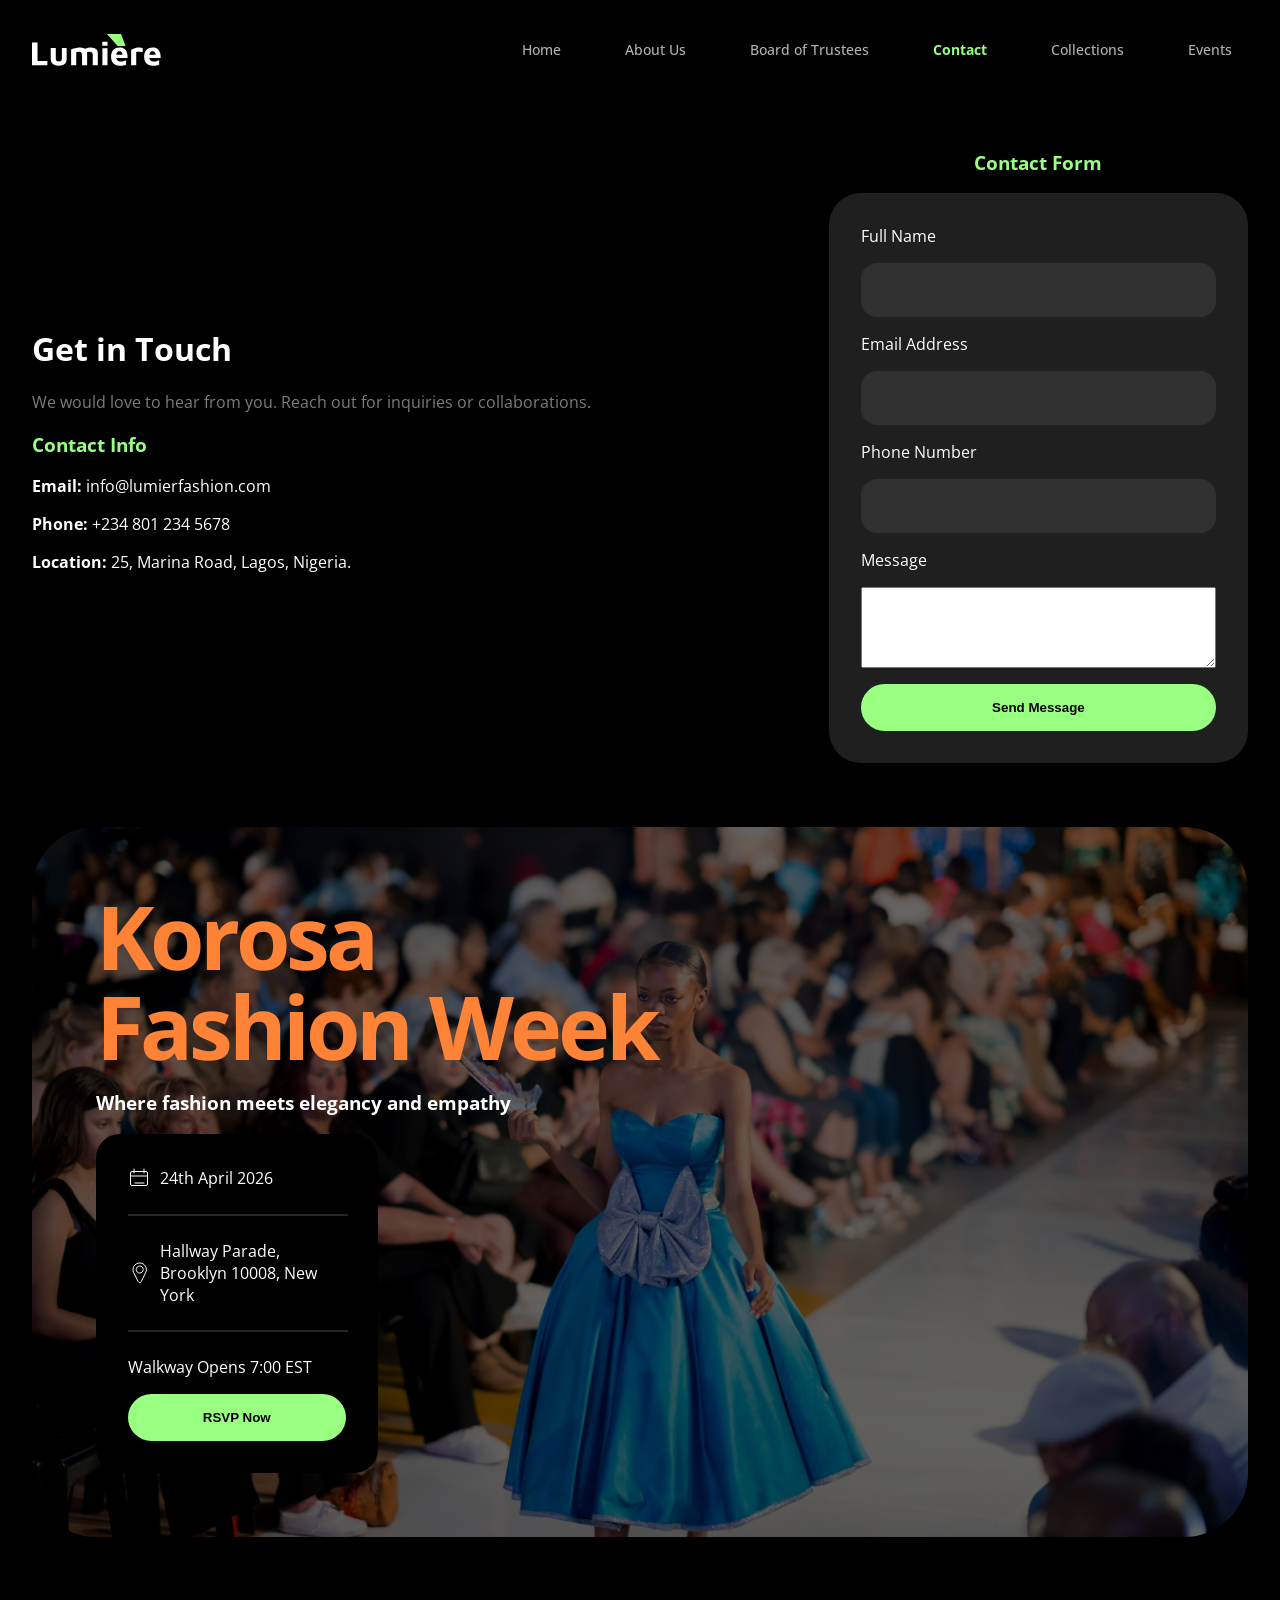
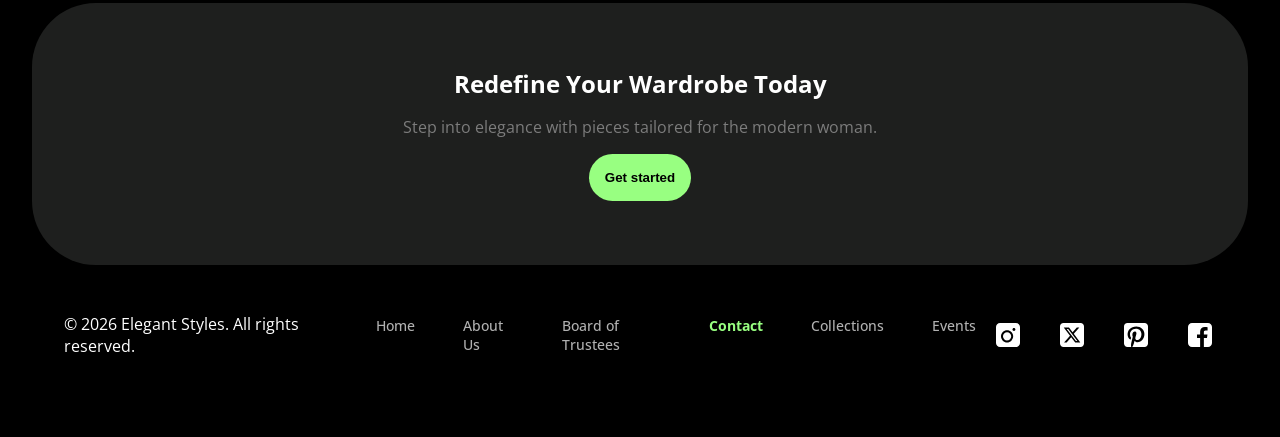
==== contact.html @ dc7e9610 "Add files via upload" ====
<!DOCTYPE html>
<html lang="en">
<head>
    <meta charset="UTF-8">
    <meta name="viewport" content="width=device-width, initial-scale=1.0">
    <title> Contact </title>
    <link rel="stylesheet" href="style.css">
    <link rel="preconnect" href="https://fonts.googleapis.com">
    <link rel="preconnect" href="https://fonts.gstatic.com" crossorigin>
    <link href="https://fonts.googleapis.com/css2?family=Open+Sans:ital,wght@0,300..800;1,300..800&display=swap" rel="stylesheet"><link rel="preconnect" href="https://fonts.googleapis.com">
    <link rel="preconnect" href="https://fonts.gstatic.com" crossorigin>
    <link href="https://fonts.googleapis.com/css2?family=Open+Sans:ital,wght@0,300..800;1,300..800&display=swap" rel="stylesheet">
</head>
<body>

    <nav>
        <img class="logo" src="images/Lumiere.svg" alt="Brand Logo">
        <div class="direction">
            <a href="index.html"> Home </a>
            <a href="about.html"> About Us </a>
            <a href="board.html"> Board of Trustees </a>
            <a href="contact.html"> Contact </a>
            <a href="collection.html">Collections</a>
            <a href="events.html"> Events </a>
        </div>
    </nav> 

    <div class="content">
        
        <div class="copies">
            <h1>Get in Touch</h1>
            <p>We would love to hear from you. Reach out for inquiries or collaborations.</p>

            <div class="contact-info">
                <h3>Contact Info</h3>
                <p><strong>Email:</strong> info@lumierfashion.com</p>
                <p><strong>Phone:</strong> +234 801 234 5678</p>
                <p><strong>Location:</strong> 25, Marina Road, Lagos, Nigeria.</p>
            </div>
        </div>

    
    <div class="form-area">
    <h3>Contact Form</h3>
    <form action="#" method="post">

        <label>Full Name</label>
        <input type="text" name="fullname" required>

        <label>Email Address</label>
        <input type="email" name="email" required>

        <label>Phone Number</label>
        <input type="number" name="phone">

        <label>Message</label>
        <textarea name="message" rows="5" required></textarea>

        <button class="primary-button" type="submit">Send Message</button>
    </form>
    </div>
    </div>

    <section class="event">
            <h1> Korosa <br> Fashion Week</h1>
            <h3> Where fashion meets elegancy and empathy </h3>
            <div class="textArea">
                <div class="date">
                     <img src="images/Calendar.svg">
                    <p> 24th April 2026 </p> 
                </div>

                <hr>

                <div class="venue">
                    <img src="images/Location.svg">
                    <p> Hallway Parade, Brooklyn 10008, New York </p> 
                </div>

                <hr>

                <p>Walkway Opens 7:00 EST</p>
                <a href="events.html"> <button class="primary-button">  RSVP Now </button> </a>
            </div>
        </section>

        <div class="marquee-container"> 
        <h4> New Collections Coming on 30th April 2026. Stay At Alert</h4> 
        </div>

        <section class="cta">
            <h2>Redefine Your Wardrobe Today</h2>
            <p>Step into elegance with pieces tailored for the modern woman.</p>
            <a class="started" href="collection.html"> <button class="primary-button">  Get started </button></a>
        </section>
    </main>

    <footer>
        <p>&copy; 2026 Elegant Styles. All rights reserved.</p>

       <div class="direction">
            <a href="index.html"> Home </a>
            <a href="about.html"> About Us </a>
            <a href="board.html"> Board of Trustees </a>
            <a href="contact.html"> Contact </a>
            <a href="collection.html">Collections</a>
            <a href="events.html"> Events </a>
        </div>

        <div class="socials">
            <img class="socialmedia" src="images/insta.svg" alt="Instagram">
            <img class="socialmedia"  src="images/X.svg" alt="X (Twitter)">
            <img class="socialmedia"  src="images/pinterest.svg" alt="Pinterest">
            <img class="socialmedia"  src="images/facebook.svg" alt="facebook">
        </div>

    </footer>
    <script src="script.js"></script>
</body>
</html>
---- style.css ----
body{
    background-color: black;
    font-family: "open sans", sans-serif;
    margin: 32px;
}

.marquee-container {
    width: 100%;
    overflow: hidden; 
    white-space: nowrap;
    background-color: black; 
    padding: 10px 0;
}

.marquee-container > h4 {
    display: inline-block;
    color: #70e755;
    font-size: 1rem;
    margin: 0;
    padding-left: 100%;
    animation: marquee-move 15s linear infinite;
}

@keyframes marquee-move {
    0%   { transform: translateX(0); }
    100% { transform: translateX(-100%); }
}

nav {
    display: flex;
    flex-direction: row;
    align-items: center; 
    justify-content: space-between;   
}

.logo{
    height: 32px;
}

.direction {
    display: flex;
    flex-direction: row;
    gap: 32px;
    align-content:space-between;
}

.direction > a {
    color: rgb(177, 177, 177);
    font-size: 14px;
    text-decoration:none;
    padding: 8px 16px;
    border-radius: 64px;
    font-weight: 500;
}

a {
    text-decoration:none;
}

.direction > a:hover{
    background-color: #1B1E1B;
    transition: 0.2s ease-in-out;
    color: white;
}

.direction > a:active{
    background-color: #0a0f0a;
    transition: 0.2s ease-in-out;
    color: #70e755;
}


.hero {
    background-image: url("./images/IMG_9020.JPG");
    display: flex;
    flex-direction: column;
    height: 100vh;
    border-radius: 64px;
    margin-top: 32px;
    padding: 64px;
}

.hero > h1 {
    color: #98FF81;
    font-size: 88px;
    letter-spacing:-4px;
    line-height: 90px;
    margin: 0px;
    animation: float 2s ease-in-out infinite alternate;
}

.hero > p {
    color:#ffffff;
}

.primary-button {
    font-weight: 600;
    background-color: #98FF81;
    padding: 16px 16px;
    border-radius: 32px;
    width: 100%;
    border: none;
    cursor:pointer;
}

.primary-button:hover {
    background-color: #6bbf58;
    padding: 16px 16px;
    border-radius: 32px;
}

.secondary-button {
    font-weight: 600;
    background-color: #ffffff7b;
    padding: 16px 16px;
    border-radius: 32px;
    border: solid 1px #ffffff6c;
}

.secondary-button:hover{
    background-color: #c5c5c57b;
    cursor: pointer;
}

a {
    font-weight: 600;
    color: black;
}

.direction > a.active-link {
    color: #98FF81;
    font-weight: 700;
}

.hero-buttons {
    display: flex;
    flex-direction:row;
    gap: 8px;
}

.featured {
    margin-top: 64px;
    background-color: #98FF81;
    border-radius: 64px;
    height: 50vh;
    padding: 64px;
}

.featured > p{
    text-align: center;
}

.featured > h2{
    text-align: center;
}

.images {
    margin-top: 64px;
    display: flex;
    flex-direction: row;
    gap: 64px;
    justify-content: center;
}

.images > img {
    width: 144px;
    height: 144px;
    border-radius:128px;
    transition: 0.2s ease-in-out;
}

.images > img:hover{
    border: 4px solid #000000;
    cursor: pointer;
    transition: 1s ease-in-out;
    transform: scale(140%);
}

footer {
    display: flex;
    align-items: center;
    justify-content: space-between;
    color: #ffffff;
    padding: 32px;
}

footer > .direction {
    gap: 16px;
}

.socialmedia:hover {
    transform:scale(150%) rotate(180deg);
    transition: 0.5s ease-in-out;
    cursor: pointer;
    margin: 0px;
}

.socials {
    display: flex;
    gap: 32px;
}

.event {
    padding: 64px;
    border-radius: 64px;
    margin-top: 64px;
    display: flex;
    flex-direction: column;
    background: linear-gradient(
      rgba(0, 0, 0, 0.6),
      rgba(0, 0, 0, 0.6)
    ), 
    url("./images/PFF-2024_MEP-830-scaled.jpg");
    background-size: cover;
}

.event  > h1 {
    color: #ff8336;
    font-size: 88px;
    letter-spacing:-4px;
    line-height: 90px;
    margin: 0px;
    animation: float 2s ease-in-out infinite alternate;
}

@keyframes float {
  from {transform: translateY(0px); }
  to {transform: translateY(-64px);}
}

.date {
    display: flex;
    align-items:center ;
    gap: 8px;
    margin: none;
    font-weight: 400;
}

.venue {
    display: flex;
    align-items:center ;
    gap: 8px;
    margin: none;
    font-weight: 400;
}

.event > h3 {
    color: #ffffff;
}

.textArea {
    background-color: #000000;
    padding: 32px;
    border-radius: 24px;
    display:flex;
    flex-direction: column;
    width: 20%;
    gap: 16px;
    font-weight: 400;
}

.venue > p, .date > p, .textArea > p {
    color: #ffffff;
    margin: 0px;
}

hr {
    width: 100%;
    color: #1e1f1e;
    border: 1px solid #272727;
}


.cta {
    padding: 64px;
    display: flex;
    flex-direction: column;
    justify-content: center;
    gap: 16px;
    background-color: #1e1f1e;
    border-radius:64px ;
    margin-top: 24px;
}

.cta > a {
    align-self: center;
}

.cta > p {
    text-align: center;
    margin: 0px;
    color: #7c7c7c;
}

.cta > h2 {
    margin: 0px;
    text-align: center;
    color: #ffffff;
}

#about-intro > h1 {
    text-align: center;
    color: #98FF81;
}

#about-intro > p {
    text-align: center;
    color: #7c7c7c;
}

.content {
    display: flex;
    flex-direction: row;
    justify-content: space-between;
    margin-top: 64px;
    align-items: center;
}

#split {
    display: flex;
    height: fit-content;
    gap: 16px;
    margin-top: 64px;
}


.brand-story {
    text-align: left;
    background-color: #98FF81;
    padding: 32px;
    width: 40%;
    border-radius: 32px;
}

.core-values {
    text-align: left;
    background-color:#1e1f1e;
    padding: 32px;
    border-radius: 32px;
    width: 30%;
}

.mission {
    text-align: left;
    background-color: #272727;
    padding: 32px;
    border-radius: 32px;
}

.vision {
    background-color: #1e1f1e;
     padding: 32px;
    border-radius: 32px;
}

h2 {
    text-align: left;
}

.vision, .mission, .core-values {
    color: #ffffff;
}

ul {
    padding-left: 0px;
}

form {
    display: flex;
    flex-direction: column;
    padding: 32px;
    background-color: #1e1f1e;
    border-radius: 32px;
    gap:16px;
    width: 100%;
}

input {
    border-radius: 16px;
    height: 52px;
    background-color: #303030;
    padding-left: 16px;
    color: #ffffff;
    border: none;
}


label {
    color: #ffffff;
}

.contact-info {
    color: #ffffff;
}

.copies {
    color: #ffffff;
}

.copies > p {
    color: #7c7c7c;
}

.contact-info > h3 {
    color: #98FF81;
}

.form-area {
    display: flex;
    flex-direction: column;
    align-items: center;
    width: 30%;
}

.form-area > h3 {
    color: #98FF81;
}

.content {
    display: flex;
    padding-right: 32px;
}



.bottom {
    width: 100%;
    align-self: center;
    display: flex;
    flex-direction: row;
    justify-content: space-between;
    margin-top: 64px;
}

.top {
    margin-top: 64px;
    display: flex;
    flex-direction: row;
    justify-content: space-between;
}

.profile > img {
    align-self: center;
    width: 200px;
    height: 312.025px;
    object-fit: cover;
    border-radius:  124px 124px 0px 0px ;
}

.text {
    display: flex;
    flex-direction: column;
    justify-content: flex-end;
    background-color: #000000af;
    align-self: center;
    position: absolute;
    width:200px;
    height: 312.025px;
    opacity: 0%;
    transform: scale(80%);
    transition: 0.5s ease-in-out;
    border-radius:  124px 124px 0px 0px ;
}

.profile {
    display: flex;
    justify-content: center;
}

.text:hover {
    opacity: 100%;
    cursor: pointer;
    transition: 0.5s ease-in-out;
    transform: scale(100%);
}

.text > h2 {
    color: #6bbf58;
    font-size: 24px;
    text-align: left;
    margin: 20px 0px 0px 20px;
}

.text > p {
    text-align: left;
    font-size: 12px;
    color: #ffffff;
    margin: 0px;
    margin: 0px 0px 20px 20px;
}

.bottomNew {
    align-content: flex-start;
    display: flex;
    margin-top: 64px;
}

.collections-intro {
    display: flex;
    flex-direction: column;
    text-align: center;
    margin-top: 64px;
    gap: 8px;
}

.collections-intro > h1 {
    color: #70e755;
    margin: 0px;
}

.collections-intro > p {
    color: #7c7c7c;
    margin: 0px;
} 

.allItems{
    display: flex;
    flex-direction: column;
    margin-top: 64px;
}

.allcard{
    display: flex;
    flex-direction: row;
    gap: 40px;
    margin-top: 16px;
}

.item {
    padding: 16px;
    display: flex;
    flex-direction: column;
    width:305px;
    transition: 0.4s ease-in-out;
}

.item:hover{
    border-radius: 32px;
    transform: scale(110%);
    transition: 0.4s ease-in-out;
}

.item > img{
    width:305px;
   
    border-radius: 16px;
    object-fit: cover;
    object-position: top left;
}

.item > h4 {
    color: #b7b7b7;
    font-weight: 300;
    font-size: 1vw;
}

.item > h1 {
    color: #ffffff;
}


.eventdetails {
    margin: 64px 0px 0px 0px;
    display: flex;
    flex-direction: column;
    justify-content: center;
    width: 100%;
     background: linear-gradient(
      rgba(0, 0, 0, 0.4),
      rgba(0, 0, 0, 0.4)
    ), 
    url("./images/PFF-2024_MEP-830-scaled.jpg");
    background-size: cover;
    height: 70vh;
    border-radius: 64px;
}

.eventdetails > h1 {
    font-size: 4rem;
    color: #ff8336;
    margin-left: 32px;
}

.eventdetails > .textArea {
    margin-left: 32px;
}

.allAboutEvent {
    display: flex;
    flex-direction: column;
    margin-bottom: 64px;
}

.form-area-interest {
    width: 30%;
    align-self: center;
}

.form-area-interest > h3 {
    text-align: center;
    color: #70e755;
    margin-top: 64px;
}
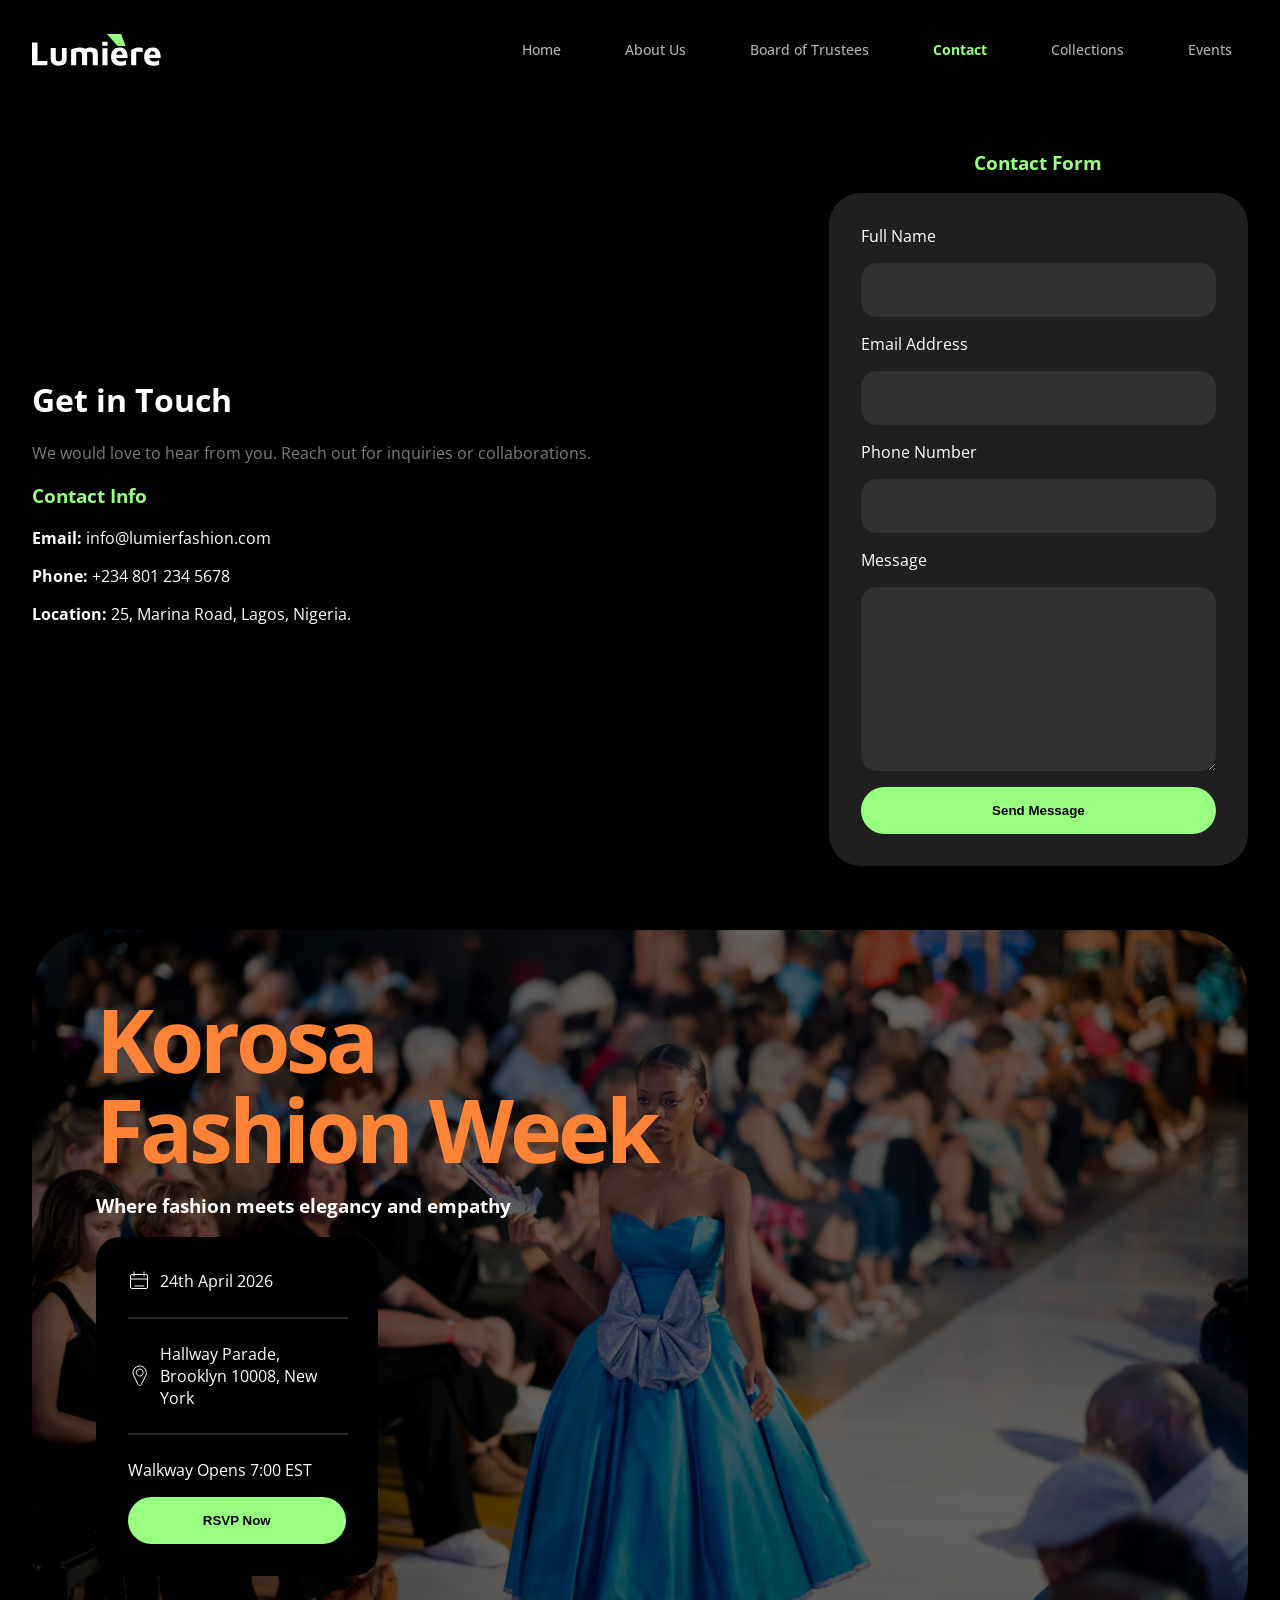
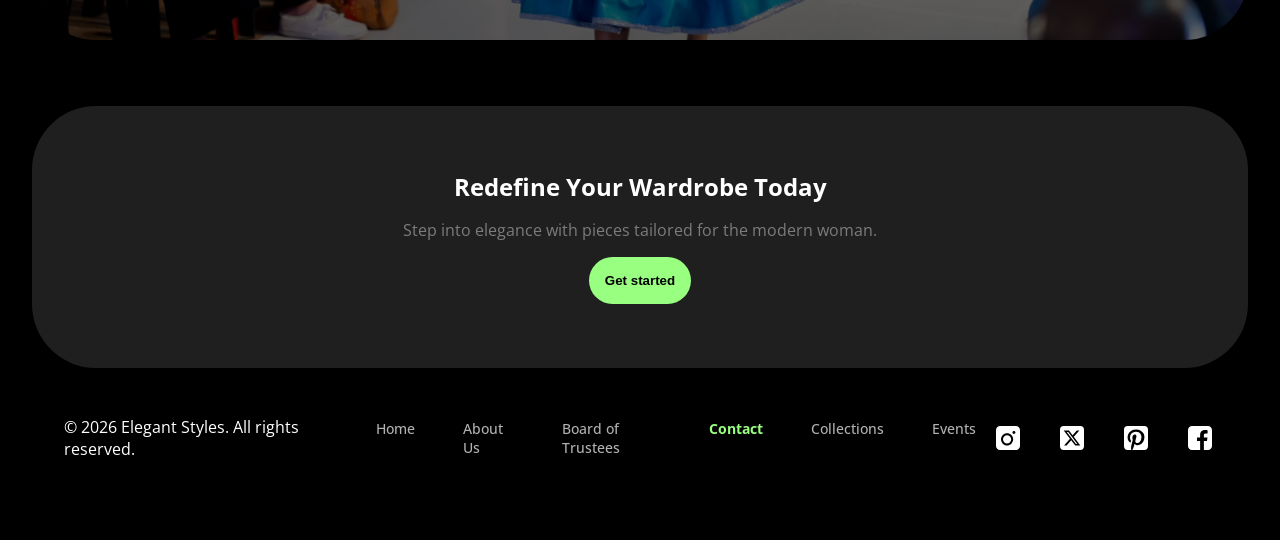
==== commit 48e09720: "Update contact.html" ====
--- a/contact.html
+++ b/contact.html
@@ -52,9 +52,9 @@
 
         <label>Phone Number</label>
         <input type="number" name="phone">
-
+        
         <label>Message</label>
-        <textarea name="message" rows="5" required></textarea>
+        <textarea name="message" class="insidemessage" rows="5" required></textarea>
 
         <button class="primary-button" type="submit">Send Message</button>
     </form>
@@ -117,4 +117,4 @@
     </footer>
     <script src="script.js"></script>
 </body>
-</html>+</html>
--- a/style.css
+++ b/style.css
@@ -601,3 +601,12 @@
     color: #70e755;
     margin-top: 64px;
 }
+
+.insidemessage {
+    border-radius: 16px;
+    height: 152px;
+    background-color: #303030;
+    padding: 16px;
+    color: #ffffff;
+    border: none;
+}
